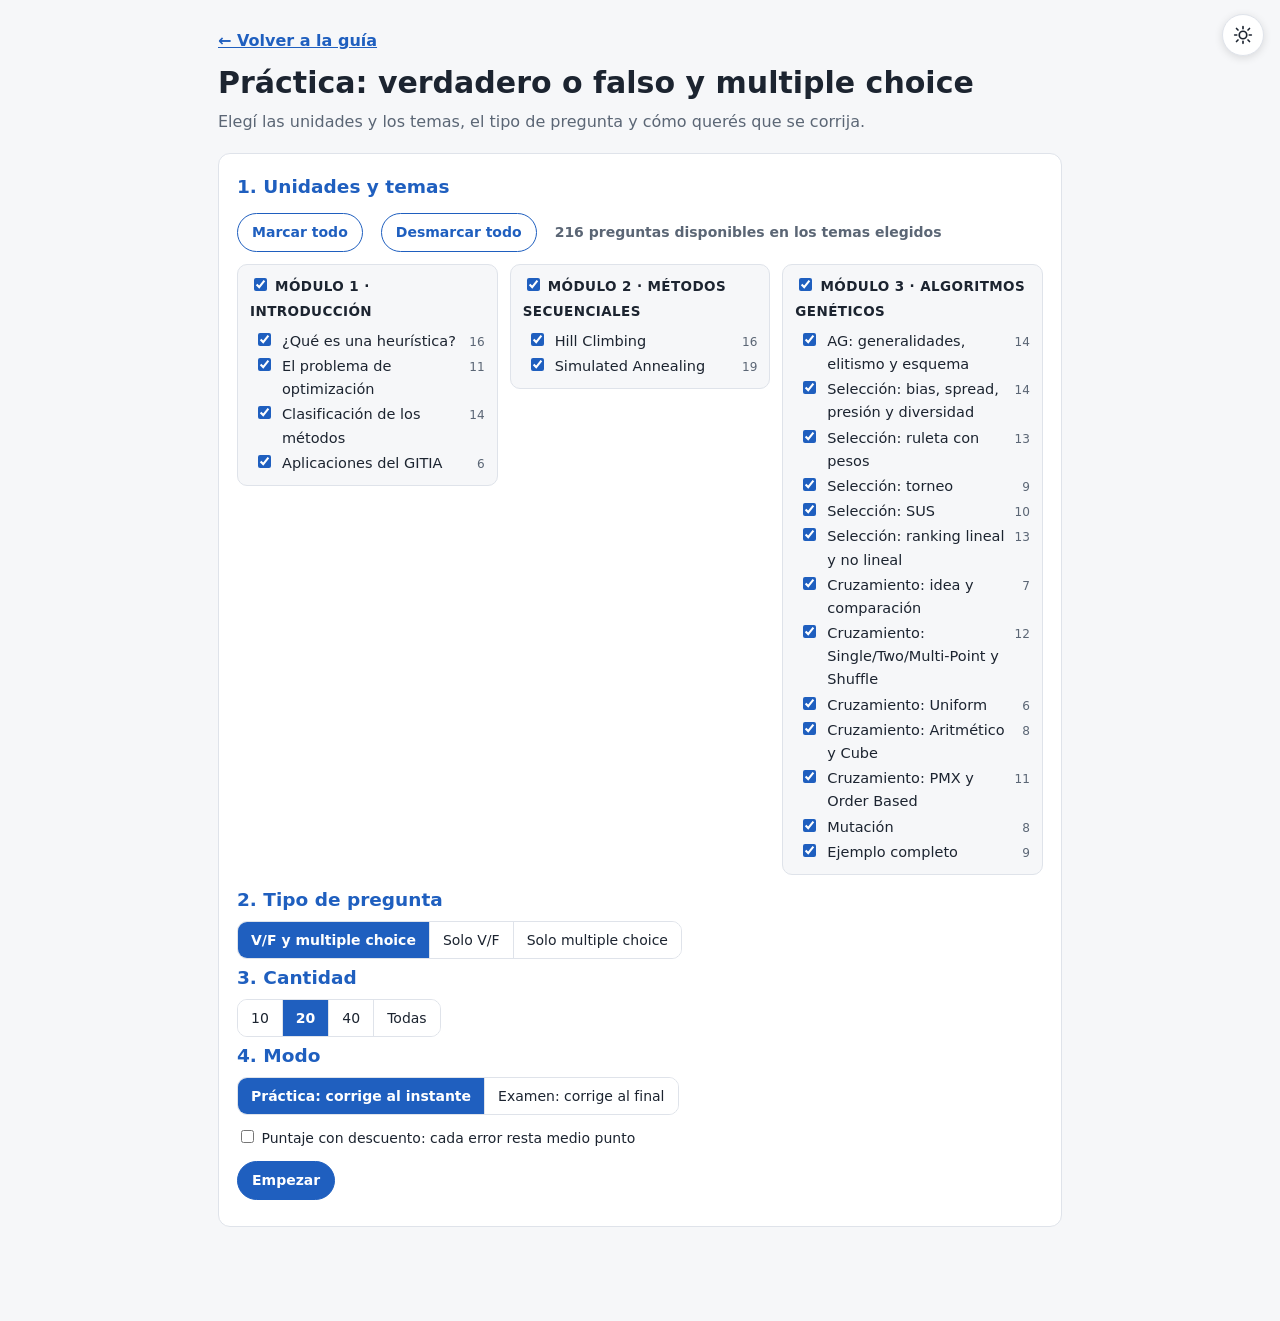
==== practica.html @ 0810613b "Guía completa de Heurística y Optimización con práctica V/F y multiple choice" ====
<!doctype html>
<html lang="es">
<head>
<meta charset="utf-8">
<meta name="viewport" content="width=device-width, initial-scale=1">
<title>Práctica · Heurística y Optimización</title>
<meta name="description" content="Preguntas de verdadero o falso y multiple choice por tema: heurísticas, Hill Climbing, Simulated Annealing y Algoritmos Genéticos.">
<link rel="icon" href="data:image/svg+xml,%3Csvg xmlns='http://www.w3.org/2000/svg' viewBox='0 0 64 64'%3E%3Crect width='64' height='64' rx='14' fill='%231f5fbf'/%3E%3Cpath d='M10 46 L24 28 L34 38 L46 16 L54 26' fill='none' stroke='white' stroke-width='6' stroke-linecap='round' stroke-linejoin='round'/%3E%3C/svg%3E">
<link rel="stylesheet" href="assets/estilo.css">
<script src="assets/comun.js"></script>
<style>
.wrap.solo{display:block;max-width:900px}
.topnav{display:flex;gap:10px;flex-wrap:wrap;align-items:center;margin:4px 0 10px;padding-right:60px}
.topnav a{font-weight:600}
.timer.low{color:var(--bad);font-weight:800}
</style>
</head>
<body>
<div class="wrap solo">
<main>
<button class="theme-btn" id="themeBtn" type="button" aria-label="Cambiar modo claro u oscuro" title="Cambiar modo claro / oscuro"><svg class="sun" viewBox="0 0 24 24" fill="none" stroke="currentColor" stroke-width="2" stroke-linecap="round"><circle cx="12" cy="12" r="4.5"/><path d="M12 2v2.5M12 19.5V22M4.2 4.2l1.8 1.8M18 18l1.8 1.8M2 12h2.5M19.5 12H22M4.2 19.8 6 18M18 6l1.8-1.8"/></svg><svg class="moon" viewBox="0 0 24 24" fill="none" stroke="currentColor" stroke-width="2" stroke-linecap="round" stroke-linejoin="round"><path d="M20 14.5A8 8 0 1 1 9.5 4a6.5 6.5 0 0 0 10.5 10.5z"/></svg></button>
<div class="topnav"><a href="index.html">← Volver a la guía</a></div>
<h1>Práctica: verdadero o falso y multiple choice</h1>
<p class="sub">Elegí las unidades y los temas, el tipo de pregunta y cómo querés que se corrija.</p>

<div id="cfg" class="qcfg">
<h3>1. Unidades y temas</h3>
<div class="cfgrow"><button class="btn" type="button" id="selTodo">Marcar todo</button><button class="btn" type="button" id="selNada">Desmarcar todo</button><span id="cntSel"></span></div>
<div class="temas" id="temas"></div>
<h3>2. Tipo de pregunta</h3>
<div class="seg" id="segTipo"><button type="button" data-v="ambas" class="on">V/F y multiple choice</button><button type="button" data-v="vf">Solo V/F</button><button type="button" data-v="mc">Solo multiple choice</button></div>
<h3>3. Cantidad</h3>
<div class="seg" id="segCant"><button type="button" data-v="10">10</button><button type="button" data-v="20" class="on">20</button><button type="button" data-v="40">40</button><button type="button" data-v="0">Todas</button></div>
<h3>4. Modo</h3>
<div class="seg" id="segModo"><button type="button" data-v="practica" class="on">Práctica: corrige al instante</button><button type="button" data-v="examen">Examen: corrige al final</button></div>
<div class="cfgrow hidden" id="rowTiempo"><span>Tiempo límite</span><div class="seg" id="segTiempo"><button type="button" data-v="0" class="on">Sin límite</button><button type="button" data-v="15">15 min</button><button type="button" data-v="30">30 min</button><button type="button" data-v="60">60 min</button></div></div>
<div class="cfgrow"><label style="font-size:14px"><input type="checkbox" id="negativo"> Puntaje con descuento: cada error resta medio punto</label></div>
<div class="cfgrow"><button class="btn p" type="button" id="empezar">Empezar</button><span id="aviso" class="sub"></span></div>
</div>

<div id="juego" class="hidden">
<div class="stats" id="stats"><span>Contestadas <b id="stC">0</b>/<b id="stT">0</b></span><span class="okc" id="wOk">Correctas <b id="stOk">0</b></span><span class="bdc" id="wBad">Incorrectas <b id="stBad">0</b></span><span>⏱ <b id="stTime" class="timer">0:00</b></span><button class="btn" type="button" id="terminar">Terminar y ver nota</button></div>
<div id="lista"></div>
<div class="cfgrow"><button class="btn p" type="button" id="terminar2">Terminar y ver nota</button><button class="btn" type="button" id="volverCfg">Cambiar temas</button></div>
</div>

<div id="resultado" class="hidden"></div>
</main>
</div>
<script src="assets/preguntas.js"></script>
<script>
(function(){
  var $ = function(id){ return document.getElementById(id); };
  var LS = window.LSH;
  var SECC = { s1:'1. ¿Qué es una heurística?', s2:'2. El problema de optimización', s3:'3. Clasificación', s4:'4. Aplicaciones del GITIA', s5:'5. Hill Climbing', s6:'6. Simulated Annealing',
    s7:'7. AG: generalidades', s8:'8. Selección', 's8-med':'8.2 Bias, spread, presión y diversidad', 's8-rul':'8.3 Ruleta', 's8-tor':'8.4 Torneo', 's8-sus':'8.5 SUS', 's8-rank':'8.6 Ranking',
    s9:'9. Cruzamiento', 's9-1p':'9.2 Single Point', 's9-shuf':'9.3 Shuffle', 's9-mp':'9.4 Two/Multi-Point', 's9-uni':'9.5 Uniform', 's9-ari':'9.6 Aritmético', 's9-cube':'9.7 Cube', 's9-pmx':'9.8 PMX', 's9-ox':'9.9 Order Based', s10:'10. Mutación', s11:'11. Ejemplo completo' };
  var TEMA = {}; MODULOS.forEach(function(m){ m.temas.forEach(function(t){ TEMA[t.id] = t.n; }); });
  var cuenta = {}; PREGUNTAS.forEach(function(p){ cuenta[p.t] = (cuenta[p.t] || 0) + 1; });
  var esc = function(s){ return String(s).replace(/[&<>"]/g, function(c){ return { '&':'&amp;', '<':'&lt;', '>':'&gt;', '"':'&quot;' }[c]; }); };
  var mezclar = function(a){ a = a.slice(); for (var i = a.length - 1; i > 0; i--) { var j = Math.floor(Math.random() * (i + 1)); var t = a[i]; a[i] = a[j]; a[j] = t; } return a; };

  /* ---------- configuración ---------- */
  var h = '';
  MODULOS.forEach(function(m){
    h += '<div class="tmod" data-m="' + m.id + '"><label><input type="checkbox" class="mchk"> ' + esc(m.n) + '</label><div class="tl">';
    m.temas.forEach(function(t){ h += '<label><input type="checkbox" class="tchk" value="' + t.id + '"> ' + esc(t.n) + ' <small>' + (cuenta[t.id] || 0) + '</small></label>'; });
    h += '</div></div>';
  });
  $('temas').innerHTML = h;
  var tchk = function(){ return Array.prototype.slice.call(document.querySelectorAll('.tchk')); };
  var sincroModulos = function(){
    document.querySelectorAll('.tmod').forEach(function(box){
      var cs = box.querySelectorAll('.tchk'), n = 0; cs.forEach(function(c){ if (c.checked) n++; });
      var mc = box.querySelector('.mchk'); mc.checked = n === cs.length; mc.indeterminate = n > 0 && n < cs.length;
    });
    var tot = 0; tchk().forEach(function(c){ if (c.checked) tot += cuenta[c.value] || 0; });
    $('cntSel').textContent = tot + ' preguntas disponibles en los temas elegidos';
  };
  document.querySelectorAll('.mchk').forEach(function(mc){ mc.addEventListener('change', function(){ mc.closest('.tmod').querySelectorAll('.tchk').forEach(function(c){ c.checked = mc.checked; }); sincroModulos(); }); });
  tchk().forEach(function(c){ c.addEventListener('change', sincroModulos); });
  $('selTodo').onclick = function(){ tchk().forEach(function(c){ c.checked = true; }); sincroModulos(); };
  $('selNada').onclick = function(){ tchk().forEach(function(c){ c.checked = false; }); sincroModulos(); };
  var segVal = {};
  ['segTipo', 'segCant', 'segModo', 'segTiempo'].forEach(function(id){
    var seg = $(id);
    segVal[id] = seg.querySelector('.on').getAttribute('data-v');
    seg.querySelectorAll('button').forEach(function(b){
      b.addEventListener('click', function(){ setSeg(id, b.getAttribute('data-v')); });
    });
  });
  function setSeg(id, v){
    var seg = $(id), ok = false;
    seg.querySelectorAll('button').forEach(function(b){ var on = b.getAttribute('data-v') === String(v); b.classList.toggle('on', on); if (on) ok = true; });
    if (ok) segVal[id] = String(v);
    if (id === 'segModo') $('rowTiempo').classList.toggle('hidden', segVal.segModo !== 'examen');
  }

  /* temas desde la URL o la última vez */
  var qs = new URLSearchParams(location.search), param = qs.get('t'), guardado = null;
  try { guardado = JSON.parse(LS.get('heur-practica') || 'null'); } catch(e){}
  var marcar = function(lista){ tchk().forEach(function(c){ c.checked = lista.indexOf(c.value) >= 0; }); };
  if (param) {
    var pedidos = param.split(','), ids = [];
    tchk().forEach(function(c){ pedidos.forEach(function(p){ if (p === 'todo' || c.value === p || c.value.indexOf(p + '-') === 0) ids.push(c.value); }); });
    marcar(ids);
  } else if (guardado && guardado.temas) {
    marcar(guardado.temas);
    ['segTipo', 'segCant', 'segModo', 'segTiempo'].forEach(function(id){ if (guardado[id] !== undefined) setSeg(id, guardado[id]); });
    $('negativo').checked = !!guardado.neg;
  } else marcar(Object.keys(TEMA));
  if (qs.get('modo') === 'examen') setSeg('segModo', 'examen');
  sincroModulos();

  /* ---------- juego ---------- */
  var actual = [], respuestas = [], modo = 'practica', t0 = 0, limite = 0, reloj = null, terminado = false, neg = false;
  var fmtT = function(s){ s = Math.max(0, Math.round(s)); return Math.floor(s / 60) + ':' + ('0' + (s % 60)).slice(-2); };

  function empezar(lista){
    terminado = false;
    actual = lista; respuestas = actual.map(function(){ return null; });
    modo = segVal.segModo; limite = modo === 'examen' ? parseInt(segVal.segTiempo, 10) * 60 : 0; neg = $('negativo').checked;
    $('cfg').classList.add('hidden'); $('resultado').classList.add('hidden'); $('juego').classList.remove('hidden');
    $('wOk').classList.toggle('hidden', modo === 'examen'); $('wBad').classList.toggle('hidden', modo === 'examen');
    var html = '';
    actual.forEach(function(p, i){
      html += '<div class="q" id="q' + i + '"><div class="qh"><span class="tag">' + (p.y === 'vf' ? 'V / F' : 'Multiple choice') + '</span><span class="tag verde">' + esc(TEMA[p.t] || p.t) + '</span><span>Pregunta ' + (i + 1) + ' de ' + actual.length + '</span></div>';
      html += '<div class="qt">' + esc(p.q) + '</div><div class="opts' + (p.y === 'vf' ? ' vf' : '') + '">';
      p._o.forEach(function(o, k){ html += '<button type="button" class="opt" data-i="' + i + '" data-k="' + k + '">' + (p.y === 'mc' ? String.fromCharCode(97 + k) + ') ' : '') + esc(o.txt) + '</button>'; });
      html += '</div><div class="exp"></div></div>';
    });
    $('lista').innerHTML = html;
    document.querySelectorAll('#lista .opt').forEach(function(b){ b.addEventListener('click', function(){ responder(+b.getAttribute('data-i'), +b.getAttribute('data-k')); }); });
    t0 = Date.now(); clearInterval(reloj); reloj = setInterval(tic, 500); tic(); stats();
    window.scrollTo({ top: 0 });
  }
  function tic(){
    var s = (Date.now() - t0) / 1000;
    if (limite) { var r = limite - s; $('stTime').textContent = fmtT(r) + ' restantes'; $('stTime').classList.toggle('low', r < 60); if (r <= 0) terminar(true); }
    else $('stTime').textContent = fmtT(s);
  }
  function correcta(p){ for (var k = 0; k < p._o.length; k++) if (p._o[k].ok) return k; return -1; }
  function mostrar(i){
    var p = actual[i], box = $('q' + i), r = respuestas[i], c = correcta(p);
    box.classList.add('done'); box.classList.toggle('right', r === c); box.classList.toggle('wrong', r !== c);
    box.querySelectorAll('.opt').forEach(function(b){ var k = +b.getAttribute('data-k'); b.disabled = true; b.classList.remove('sel'); if (k === c) b.classList.add('ok'); else if (k === r) b.classList.add('bad'); });
    var veredicto = r === null ? '<b>Sin responder.</b>' : (r === c ? '<b>✓ Correcto.</b>' : '<b>✗ Incorrecto.</b>');
    var resp = p.y === 'vf' ? ' Es <b>' + (p.a ? 'verdadero' : 'falso') + '</b>.' : '';
    box.querySelector('.exp').innerHTML = veredicto + resp + ' ' + (p.e === 'Correcto.' ? '' : esc(p.e)) + (p.s ? ' <a href="index.html#' + p.s + '">Repasar: ' + esc(SECC[p.s] || p.s) + ' →</a>' : '');
  }
  function responder(i, k){
    if (terminado) return;
    if (modo === 'practica') { if (respuestas[i] !== null) return; respuestas[i] = k; mostrar(i); }
    else { respuestas[i] = k; $('q' + i).querySelectorAll('.opt').forEach(function(b){ b.classList.toggle('sel', +b.getAttribute('data-k') === k); }); }
    stats();
  }
  function stats(){
    var c = 0, ok = 0, bad = 0;
    respuestas.forEach(function(r, i){ if (r === null) return; c++; if (r === correcta(actual[i])) ok++; else bad++; });
    $('stC').textContent = c; $('stT').textContent = actual.length; $('stOk').textContent = ok; $('stBad').textContent = bad;
  }
  function terminar(porTiempo){
    if (terminado) return;
    var faltan = respuestas.filter(function(r){ return r === null; }).length;
    if (!porTiempo && faltan && !confirm('Te quedan ' + faltan + ' sin responder. ¿Terminar igual?')) return;
    terminado = true; clearInterval(reloj);
    actual.forEach(function(_, i){ mostrar(i); });
    var ok = 0, bad = 0, porTema = {}, repasar = {};
    actual.forEach(function(p, i){
      var r = respuestas[i], bien = r === correcta(p);
      porTema[p.t] = porTema[p.t] || [0, 0]; porTema[p.t][1]++;
      if (bien) { ok++; porTema[p.t][0]++; } else { if (r !== null) bad++; if (p.s) repasar[p.s] = (repasar[p.s] || 0) + 1; }
    });
    var n = actual.length, puntos = neg ? Math.max(0, ok - bad / 2) : ok, nota = n ? Math.round(1000 * puntos / n) / 10 : 0;
    var h = '<div class="res"><div class="nota">' + String(nota).replace('.', ',') + ' %</div>';
    h += '<p>' + ok + ' correctas, ' + bad + ' incorrectas y ' + (n - ok - bad) + ' sin responder, de ' + n + '.' + (neg ? ' Con descuento: ' + String(puntos).replace('.', ',') + ' puntos.' : '') + ' Tiempo: ' + fmtT((Date.now() - t0) / 1000) + (porTiempo ? ' (se terminó el tiempo)' : '') + '.</p>';
    h += '<h3>Por tema</h3><table><tr><th>Tema</th><th>Correctas</th></tr>';
    Object.keys(porTema).forEach(function(t){ var v = porTema[t]; h += '<tr><td>' + esc(TEMA[t] || t) + '</td><td>' + v[0] + ' / ' + v[1] + '</td></tr>'; });
    h += '</table>';
    var rs = Object.keys(repasar);
    if (rs.length) { h += '<h3>Para repasar</h3><ul>' + rs.map(function(s){ return '<li><a href="index.html#' + s + '">' + esc(SECC[s] || s) + '</a> (' + repasar[s] + ')</li>'; }).join('') + '</ul>'; }
    else h += '<p class="box ok"><b>¡Todo bien!</b> No hay nada para repasar en estos temas.</p>';
    h += '<div class="cfgrow">' + (ok < n ? '<button class="btn p" type="button" id="reIncorrectas">Reintentar solo las incorrectas</button>' : '') + '<button class="btn" type="button" id="otraVez">Otra tanda con los mismos temas</button><button class="btn" type="button" id="cambiar">Cambiar temas</button></div>';
    h += '<p class="sub">Abajo quedan todas las preguntas corregidas, con su explicación.</p></div>';
    $('resultado').innerHTML = h; $('resultado').classList.remove('hidden');
    $('juego').insertBefore($('resultado'), $('lista'));
    var ri = $('reIncorrectas');
    if (ri) ri.onclick = function(){ empezar(mezclar(actual.filter(function(p, i){ return respuestas[i] !== correcta(p); })).map(prep)); };
    $('otraVez').onclick = function(){ iniciar(); };
    $('cambiar').onclick = volver;
    $('resultado').scrollIntoView({ block: 'start' });
  }
  function prep(p){
    var q = Object.assign({}, p);
    if (p.y === 'vf') q._o = [{ txt: 'Verdadero', ok: p.a === true }, { txt: 'Falso', ok: p.a === false }];
    else q._o = mezclar(p.o.map(function(t, k){ return { txt: t, ok: k === p.a }; }));
    return q;
  }
  function iniciar(){
    var temas = tchk().filter(function(c){ return c.checked; }).map(function(c){ return c.value; });
    var tipo = segVal.segTipo, cant = parseInt(segVal.segCant, 10);
    var pool = PREGUNTAS.filter(function(p){ return temas.indexOf(p.t) >= 0 && (tipo === 'ambas' || p.y === tipo); });
    if (!pool.length) { $('aviso').textContent = 'No hay preguntas con esa combinación. Elegí más temas u otro tipo.'; return; }
    $('aviso').textContent = '';
    LS.set('heur-practica', JSON.stringify({ temas: temas, segTipo: tipo, segCant: segVal.segCant, segModo: segVal.segModo, segTiempo: segVal.segTiempo, neg: $('negativo').checked }));
    var sel = mezclar(pool); if (cant) sel = sel.slice(0, cant);
    empezar(sel.map(prep));
  }
  function volver(){
    clearInterval(reloj); terminado = true;
    $('juego').classList.add('hidden'); $('resultado').classList.add('hidden'); $('cfg').classList.remove('hidden');
    window.scrollTo({ top: 0 });
  }
  $('empezar').onclick = iniciar;
  $('terminar').onclick = function(){ terminar(false); };
  $('terminar2').onclick = function(){ terminar(false); };
  $('volverCfg').onclick = function(){ if (terminado || confirm('¿Salir de esta tanda? Se pierden las respuestas.')) volver(); };
})();
</script>
</body>
</html>
---- assets/estilo.css ----
:root{--bg:#f6f7f9;--card:#fff;--ink:#1c2430;--mut:#5b6675;--line:#dfe3ea;--acc:#1f5fbf;--acc2:#0e8a6a;--warn:#b45309;--warnbg:#fff6e5;--okbg:#e9f7f1;--infobg:#eaf1fc;--code:#f0f2f6;--on-acc:#fff;--bad:#dc2626;--badbg:#fdecec;--p1:#dbe7fb;--p1b:#1f5fbf;--p2:#dcf3ea;--p2b:#0e8a6a;--p3:#fdeccc;--p3b:#b45309}
@media (prefers-color-scheme:dark){:root:not([data-theme="light"]){--bg:#12161c;--card:#1a2029;--ink:#e6eaf0;--mut:#9aa6b6;--line:#2c3542;--acc:#6ea8ff;--acc2:#4fd1a5;--warn:#f0b35a;--warnbg:#33290f;--okbg:#12302a;--infobg:#16263f;--code:#232b37;--on-acc:#0b1220;--bad:#f87171;--badbg:#3a1717;--p1:#1b3157;--p1b:#6ea8ff;--p2:#123a30;--p2b:#4fd1a5;--p3:#3d2f10;--p3b:#f0b35a}}
:root[data-theme="dark"]{--bg:#12161c;--card:#1a2029;--ink:#e6eaf0;--mut:#9aa6b6;--line:#2c3542;--acc:#6ea8ff;--acc2:#4fd1a5;--warn:#f0b35a;--warnbg:#33290f;--okbg:#12302a;--infobg:#16263f;--code:#232b37;--on-acc:#0b1220;--bad:#f87171;--badbg:#3a1717;--p1:#1b3157;--p1b:#6ea8ff;--p2:#123a30;--p2b:#4fd1a5;--p3:#3d2f10;--p3b:#f0b35a}
*{box-sizing:border-box}
html{scroll-behavior:smooth}
body{margin:0;background:var(--bg);color:var(--ink);font:16px/1.6 system-ui,-apple-system,"Segoe UI",Roboto,sans-serif}
.wrap{display:grid;grid-template-columns:270px minmax(0,1fr);max-width:1220px;margin:0 auto}

/* ---------- índice lateral ---------- */
nav{position:sticky;top:0;height:100vh;overflow:auto;padding:20px 14px;border-right:1px solid var(--line);font-size:14px;scrollbar-width:none}
nav::-webkit-scrollbar{display:none}
nav b{display:block;margin-bottom:8px;font-size:15px}
nav a{display:flex;gap:8px;align-items:flex-start;padding:4px 8px;border-radius:6px;color:var(--mut);text-decoration:none;border-left:3px solid transparent;transition:background .15s,color .15s,border-color .15s}
nav a:hover{background:var(--card);color:var(--acc)}
nav a.activo{background:var(--card);color:var(--acc);font-weight:600;border-left-color:var(--acc)}
nav a.star{color:var(--acc);font-weight:700}
nav a.sub2{padding-left:30px;font-size:13px}
nav a .ck{flex:none;width:16px;height:16px;margin-top:3px;border-radius:50%;border:1.8px solid var(--line);display:grid;place-items:center;font-size:10px;line-height:1;color:transparent;cursor:pointer;transition:background .15s,border-color .15s}
nav a .ck:hover{border-color:var(--acc2)}
nav a.hecho .ck{background:var(--acc2);border-color:var(--acc2);color:var(--on-acc)}
.prog{display:flex;flex-direction:column;gap:5px;margin:2px 0 6px}
.pbar{height:8px;border-radius:99px;background:var(--line);overflow:hidden}
.pbar i{display:block;height:100%;width:0;background:var(--acc2);border-radius:99px;transition:width .35s ease}
#pTxt{font-size:12px;color:var(--mut)}
.mod{margin:12px 0 2px}
.modh{display:flex;flex-direction:column;gap:1px;padding:6px 8px 4px;border-top:1px solid var(--line)}
.modh .mn{font-size:12px;font-weight:800;text-transform:uppercase;letter-spacing:.04em;color:var(--ink)}
.modh .mi{font-size:11.5px;color:var(--mut)}
.modh.ok .mn{color:var(--acc2)}
.navbtns{margin:16px 0 4px;padding-top:14px;border-top:1px solid var(--line);display:flex;flex-direction:column;gap:7px}
.navbtns span{font-size:12px;font-weight:700;text-transform:uppercase;letter-spacing:.05em;color:var(--mut);padding-left:2px}
nav .navbtns a.nb{border:1.5px solid var(--acc);border-radius:9px;color:var(--acc);font-weight:600;padding:7px 10px;font-size:13.5px}
nav .navbtns a.nb:hover{background:var(--infobg)}
nav .navbtns a.nb.p{background:var(--acc);color:var(--on-acc)}
.resetprog{margin:14px 0 4px;font:inherit;font-size:12px;color:var(--mut);background:none;border:0;cursor:pointer;text-decoration:underline;padding:0 2px}
body.ready .wrap{transition:grid-template-columns .32s ease}
body.ready nav{transition:opacity .25s ease,transform .32s ease}
body.nav-oculta .wrap{grid-template-columns:0 minmax(0,1fr)}
body.nav-oculta nav{opacity:0;transform:translateX(-40px);visibility:hidden;pointer-events:none}
.navshade{display:none}

/* ---------- botones flotantes ---------- */
.theme-btn{position:fixed;top:14px;right:16px;z-index:50;width:42px;height:42px;border-radius:50%;border:1px solid var(--line);background:var(--card);color:var(--ink);display:grid;place-items:center;cursor:pointer;box-shadow:0 2px 8px rgba(0,0,0,.12);transition:transform .15s}
.theme-btn:hover{transform:scale(1.08);color:var(--acc)}
.theme-btn svg{width:20px;height:20px}
.theme-btn.nav-btn{right:66px}
.theme-btn .moon{display:none}
:root[data-theme="dark"] .theme-btn .sun{display:none}
:root[data-theme="dark"] .theme-btn .moon{display:block}

/* ---------- contenido ---------- */
main{padding:24px 28px 80px;min-width:0}
main .sbar{padding-right:112px}
h1{font-size:30px;margin:0 0 4px;line-height:1.25}
h2{font-size:23px;margin:44px 0 10px;padding-top:12px;border-top:3px solid var(--acc)}
h3{font-size:18.5px;margin:28px 0 6px;color:var(--acc)}
h4{margin:16px 0 4px}
h5{margin:14px 0 4px;font-size:15px;color:var(--acc2)}
p{margin:8px 0}
.sub{color:var(--mut);margin-bottom:18px}
main a,main a:visited{color:var(--acc)}
table{border-collapse:collapse;width:100%;margin:10px 0;background:var(--card);font-size:14.5px}
th,td{border:1px solid var(--line);padding:6px 9px;text-align:left;vertical-align:top}
th{background:var(--infobg)}
td.c,th.c{text-align:center}
code,.mono{font-family:ui-monospace,Consolas,monospace;background:var(--code);padding:1px 5px;border-radius:4px;font-size:.92em}
pre{background:var(--code);padding:12px;border-radius:8px;overflow:auto;font-size:13.5px;line-height:1.45}
.f{display:block;text-align:center;font:17px/1.5 "Cambria Math","Latin Modern Math",Georgia,serif;background:var(--card);border:1px solid var(--line);border-radius:10px;padding:10px 14px;margin:10px 0;overflow-x:auto}
.f small{display:block;font:13px system-ui,sans-serif;color:var(--mut);margin-top:4px}
.box{border-left:4px solid var(--acc);background:var(--infobg);padding:10px 14px;border-radius:0 8px 8px 0;margin:12px 0}
.box.ok{border-color:var(--acc2);background:var(--okbg)}
.box.warn{border-color:var(--warn);background:var(--warnbg)}
.box b:first-child{display:block}
.grid{display:grid;grid-template-columns:repeat(auto-fit,minmax(230px,1fr));gap:12px;margin:12px 0}
.card{background:var(--card);border:1px solid var(--line);border-radius:10px;padding:12px 14px}
.card h4{margin-top:0;color:var(--acc)}
ul,ol{margin:6px 0;padding-left:22px}
li{margin:3px 0}
details{background:var(--card);border:1px solid var(--line);border-radius:8px;margin:8px 0;padding:8px 12px}
summary{cursor:pointer;font-weight:600}
.tag{display:inline-block;font-size:12px;padding:1px 8px;border-radius:99px;background:var(--infobg);color:var(--acc);font-weight:600;vertical-align:middle}
.tag.verde{background:var(--okbg);color:var(--acc2)}.tag.ambar{background:var(--warnbg);color:var(--warn)}
.gancho{border:1px solid var(--line);border-left:4px solid var(--acc);background:var(--infobg);border-radius:0 10px 10px 0;padding:10px 14px;margin:20px 0}
.gancho h4{margin:0 0 6px}
.gancho details{margin:6px 0}
.gancho summary{font-weight:500}
.cta{display:grid;grid-template-columns:repeat(auto-fit,minmax(220px,1fr));gap:12px;margin:16px 0 8px}
.cta a{display:flex;gap:12px;align-items:center;padding:14px 16px;border-radius:12px;text-decoration:none;font-weight:700;border:1.5px solid var(--acc);transition:transform .15s,filter .15s}
.cta a:hover{transform:translateY(-2px);filter:brightness(1.06)}
.cta a.p,.cta a.p:visited{background:var(--acc);color:var(--on-acc)}
.cta a.s,.cta a.s:visited{background:var(--card);color:var(--acc)}
.cta small{display:block;font-weight:500;font-size:13px;opacity:.85}
.cta .ico{font-size:24px}
.mk{display:flex;justify-content:flex-end;gap:10px;flex-wrap:wrap;margin:22px 0 4px}
.mk a,.mk button{font:inherit;font-size:14px;font-weight:600;display:inline-flex;gap:8px;align-items:center;padding:8px 14px;border-radius:99px;border:1.5px solid var(--acc2);background:var(--card);color:var(--acc2);cursor:pointer;text-decoration:none;transition:background .15s,color .15s}
.mk a{border-color:var(--acc);color:var(--acc)!important}
.mk a:hover{background:var(--infobg)}
.mk button:hover{background:var(--okbg)}
.mk button.on{background:var(--acc2);color:var(--on-acc)}
.vlog{list-style:none;padding:0;margin:10px 0 2px}
.vlog>li{display:grid;grid-template-columns:136px 1fr;gap:4px 12px;padding:10px 0;border-top:1px solid var(--line)}
.vlog>li:first-child{border-top:0}
.vtag{display:inline-block;font-weight:700;font-size:13px;padding:2px 10px;border-radius:99px;color:#fff;background:#0369a1;white-space:nowrap}
[id]{scroll-margin-top:72px}

/* ---------- genes (cromosomas dibujados) ---------- */
.crom{display:flex;align-items:center;gap:10px;margin:4px 0;flex-wrap:wrap}
.crom .lb{width:92px;flex:none;font-size:13.5px;font-weight:700;color:var(--mut);text-align:right}
.genes{display:flex;gap:3px;flex-wrap:nowrap}
.g{min-width:40px;height:32px;padding:0 4px;display:grid;place-items:center;border-radius:6px;border:1.5px solid var(--line);background:var(--card);font:13.5px ui-monospace,Consolas,monospace;font-weight:600;color:var(--ink);transition:background .2s,border-color .2s}
.g.a{background:var(--p1);border-color:var(--p1b)}
.g.b{background:var(--p2);border-color:var(--p2b)}
.g.c{background:var(--p3);border-color:var(--p3b)}
.g.e{border-style:dashed;color:var(--mut)}
.g.m{min-width:40px;height:24px;font-size:12px;background:var(--code)}
.g.cut{margin-right:12px;position:relative}
.g.cut::after{content:"";position:absolute;right:-9px;top:-6px;bottom:-6px;border-right:2.5px dashed var(--bad)}
.cromwrap{background:var(--card);border:1px solid var(--line);border-radius:12px;padding:12px 14px;margin:14px 0;overflow-x:auto}
.cromwrap figcaption{font-size:13.5px;color:var(--mut);margin-top:8px;line-height:1.5}
.leyenda{display:flex;gap:14px;flex-wrap:wrap;font-size:13px;color:var(--mut);margin-top:6px}
.leyenda span::before{content:"";display:inline-block;width:12px;height:12px;border-radius:3px;margin-right:5px;vertical-align:-1px;border:1.5px solid}
.leyenda .la::before{background:var(--p1);border-color:var(--p1b)}
.leyenda .lb2::before{background:var(--p2);border-color:var(--p2b)}
.leyenda .lc::before{background:var(--p3);border-color:var(--p3b)}

/* ---------- diagramas svg ---------- */
.diag{margin:16px 0;background:var(--card);border:1px solid var(--line);border-radius:12px;padding:12px 14px 10px}
.diag svg{width:100%;height:auto;display:block;overflow:visible}
.diag figcaption{font-size:13.5px;color:var(--mut);margin-top:6px;line-height:1.5}
.diag text{fill:var(--ink);font:13px system-ui,-apple-system,"Segoe UI",Roboto,sans-serif}
.diag .tb{font-weight:700}.diag .ts{font-size:11.5px;fill:var(--mut)}.diag .ta{fill:var(--acc);font-weight:700}.diag .tg{fill:var(--acc2);font-weight:700}.diag .tw{fill:var(--warn);font-weight:700}
.diag .n0{fill:var(--code);stroke:var(--line);stroke-width:1.3}
.diag .n1{fill:var(--infobg);stroke:var(--acc);stroke-width:1.5}
.diag .n2{fill:var(--okbg);stroke:var(--acc2);stroke-width:1.5}
.diag .n3{fill:var(--warnbg);stroke:var(--warn);stroke-width:1.5}
.diag .ln{fill:none;stroke:var(--mut);stroke-width:1.5}
.diag .la{fill:none;stroke:var(--acc);stroke-width:2.5}
.diag .lg{fill:none;stroke:var(--acc2);stroke-width:2.5}
.diag .lw{fill:none;stroke:var(--warn);stroke-width:2.5}
.diag .grid-l{stroke:var(--line);stroke-width:1}
.diag .dash{stroke-dasharray:5 4}
.diag .arr{fill:var(--mut)}

/* ---------- laboratorios interactivos ---------- */
.lab{border:1.5px dashed var(--acc2);background:var(--card);border-radius:12px;padding:12px 16px;margin:18px 0}
.lab h4{margin:0 0 8px;color:var(--acc2)}
.lab .row{display:flex;gap:10px;flex-wrap:wrap;align-items:center;margin:8px 0}
.lab label{font-size:14px;color:var(--mut)}
.lab input[type=text],.lab input[type=number],.lab select{font:inherit;font-size:14px;padding:6px 10px;border-radius:8px;border:1.5px solid var(--line);background:var(--bg);color:var(--ink);min-width:0}
.lab input[type=text]{flex:1;min-width:200px}
.lab input:focus,.lab select:focus{outline:none;border-color:var(--acc)}
.lab input[type=range]{flex:1;min-width:160px;accent-color:var(--acc)}
.btn{font:inherit;font-size:14px;font-weight:600;padding:7px 14px;border-radius:99px;border:1.5px solid var(--acc);background:var(--card);color:var(--acc);cursor:pointer}
.btn:hover{background:var(--infobg)}
.btn.p{background:var(--acc);color:var(--on-acc)}
.btn.p:hover{filter:brightness(1.08)}
.btn:disabled{opacity:.45;cursor:not-allowed}
.ruleta{display:flex;height:40px;border-radius:8px;overflow:hidden;border:1px solid var(--line);margin:10px 0 0;position:relative}
.ruleta div{display:grid;place-items:center;font-size:12.5px;font-weight:700;color:#fff;border-right:1px solid rgba(255,255,255,.6);overflow:hidden;white-space:nowrap}
.ruleta .pt{position:absolute;top:-6px;bottom:-6px;width:0;border-left:2.5px solid var(--ink)}
.ruleta .pt::after{content:attr(data-n);position:absolute;top:-16px;left:-5px;font-size:11px;font-weight:700;color:var(--ink)}
.rulaxis{position:relative;height:18px;font-size:11px;color:var(--mut)}
.rulaxis span{position:absolute;transform:translateX(-50%)}
.out{font-size:14px}
.big{font-size:22px;font-weight:800;color:var(--acc)}

/* ---------- buscador ---------- */
.sbar{position:sticky;top:0;z-index:30;background:var(--bg);padding:10px 60px 10px 0;margin:0 0 6px;display:flex;gap:8px;align-items:center;border-bottom:1px solid var(--line)}
.sbox{flex:1;display:flex;align-items:center;gap:8px;background:var(--card);border:1.5px solid var(--line);border-radius:10px;padding:0 10px;min-width:0}
.sbox:focus-within{border-color:var(--acc)}
.sbox svg{width:18px;height:18px;color:var(--mut);flex:none}
.sbox input{flex:1;min-width:0;border:0;background:transparent;color:var(--ink);font:inherit;padding:9px 0;outline:none}
.sbox kbd{font:12px ui-monospace,monospace;color:var(--mut);border:1px solid var(--line);border-radius:4px;padding:0 5px}
.sbar.has .sbox kbd{display:none}
.scount{font-size:13px;color:var(--mut);white-space:nowrap}
.sbtn{font:inherit;width:34px;height:34px;border-radius:8px;border:1px solid var(--line);background:var(--card);color:var(--ink);cursor:pointer;display:none;place-items:center;flex:none}
.sbar.has .sbtn{display:grid}
.sbtn:hover{border-color:var(--acc);color:var(--acc)}
mark.sr{background:#fde68a;color:inherit;border-radius:2px;padding:0 1px}
mark.sr.cur{background:#f59e0b;color:#111;outline:2px solid #f59e0b}
:root[data-theme="dark"] mark.sr{background:#6b5300;color:#fff}

/* ---------- práctica ---------- */
.qcfg{background:var(--card);border:1px solid var(--line);border-radius:12px;padding:14px 18px;margin:14px 0}
.qcfg h3{margin-top:4px}
.temas{display:grid;grid-template-columns:repeat(auto-fit,minmax(260px,1fr));gap:12px;margin:10px 0;align-items:start}
.tmod{border:1px solid var(--line);border-radius:10px;padding:8px 12px;background:var(--bg)}
.tmod>label{font-weight:800;font-size:13.5px;text-transform:uppercase;letter-spacing:.03em}
.tmod .tl{display:flex;flex-direction:column;gap:2px;margin:6px 0 2px 4px}
.tmod .tl label{font-size:14.5px;display:flex;gap:8px;align-items:baseline;cursor:pointer}
.tmod .tl label small{color:var(--mut);margin-left:auto}
.tmod input{accent-color:var(--acc)}
.seg{display:inline-flex;border:1.5px solid var(--line);border-radius:10px;overflow:hidden;flex-wrap:wrap}
.seg button{font:inherit;font-size:14px;padding:7px 13px;border:0;background:var(--card);color:var(--ink);cursor:pointer;border-right:1px solid var(--line)}
.seg button:last-child{border-right:0}
.seg button.on{background:var(--acc);color:var(--on-acc);font-weight:700}
.cfgrow{display:flex;gap:10px 18px;flex-wrap:wrap;align-items:center;margin:12px 0}
.cfgrow>span{font-size:14px;color:var(--mut);font-weight:600}
.stats{position:sticky;top:0;z-index:20;display:flex;gap:8px 18px;flex-wrap:wrap;align-items:center;background:var(--bg);border-bottom:1px solid var(--line);padding:10px 112px 10px 0;margin-bottom:8px;font-size:14px}
.stats b{font-size:16px}
.stats .okc{color:var(--acc2)}.stats .bdc{color:var(--bad)}
.q{background:var(--card);border:1px solid var(--line);border-radius:12px;padding:14px 16px;margin:14px 0}
.q .qh{display:flex;gap:8px;align-items:center;flex-wrap:wrap;font-size:12.5px;color:var(--mut);margin-bottom:6px}
.q .qt{font-weight:600;margin:4px 0 10px}
.q .opts{display:flex;flex-direction:column;gap:7px}
.q .opts.vf{flex-direction:row;flex-wrap:wrap}
.q .opt{font:inherit;text-align:left;padding:9px 13px;border-radius:9px;border:1.5px solid var(--line);background:var(--bg);color:var(--ink);cursor:pointer;transition:border-color .15s,background .15s}
.q .opts.vf .opt{min-width:130px;text-align:center;font-weight:600}
.q .opt:hover:not(:disabled){border-color:var(--acc)}
.q .opt.sel{border-color:var(--acc);background:var(--infobg)}
.q .opt.ok{border-color:var(--acc2);background:var(--okbg)}
.q .opt.bad{border-color:var(--bad);background:var(--badbg)}
.q .opt:disabled{cursor:default}
.q .exp{display:none;margin-top:10px;padding:9px 12px;border-radius:8px;font-size:14.5px;background:var(--infobg);border-left:4px solid var(--acc)}
.q.done .exp{display:block}
.q.done.right .exp{background:var(--okbg);border-color:var(--acc2)}
.q.done.wrong .exp{background:var(--badbg);border-color:var(--bad)}
.q .exp b:first-child{margin-right:4px}
.res{background:var(--card);border:2px solid var(--acc);border-radius:14px;padding:16px 20px;margin:18px 0}
.res .nota{font-size:38px;font-weight:800;color:var(--acc);line-height:1.1}
.res table td:last-child{text-align:right}
.hidden{display:none!important}

@media (max-width:820px){
 .wrap{display:block}
 nav{position:fixed;top:0;left:0;bottom:0;width:min(300px,86vw);z-index:70;background:var(--bg);transform:translateX(-105%);visibility:hidden}
 body.ready nav{transition:transform .3s ease,visibility 0s .3s}
 body.nav-abierta nav{transform:none;visibility:visible;transition:transform .3s ease}
 body.nav-oculta nav{opacity:1}
 .navshade{display:block;position:fixed;inset:0;z-index:65;background:rgba(0,0,0,.4);opacity:0;pointer-events:none;transition:opacity .3s}
 body.nav-abierta .navshade{opacity:1;pointer-events:auto}
 .theme-btn{top:10px;right:10px}.theme-btn.nav-btn{right:58px}
 main{padding:18px 16px 60px}
 main .sbar{padding-right:100px}
 .stats{padding-right:100px}
 table{display:block;overflow-x:auto}
 .vlog>li{grid-template-columns:1fr}
 .crom .lb{width:auto;text-align:left;flex-basis:100%}
}
@media (max-width:600px){.sbox kbd{display:none}.genes{gap:2px}.g,.g.m{min-width:29px;padding:0 2px;font-size:11.5px}.g{height:28px}.g.m{height:20px}.g.cut{margin-right:8px}.g.cut::after{right:-6px}.cromwrap{padding:10px}}
@media print{nav,.theme-btn,.sbar{display:none}.wrap{display:block}details{break-inside:avoid}}
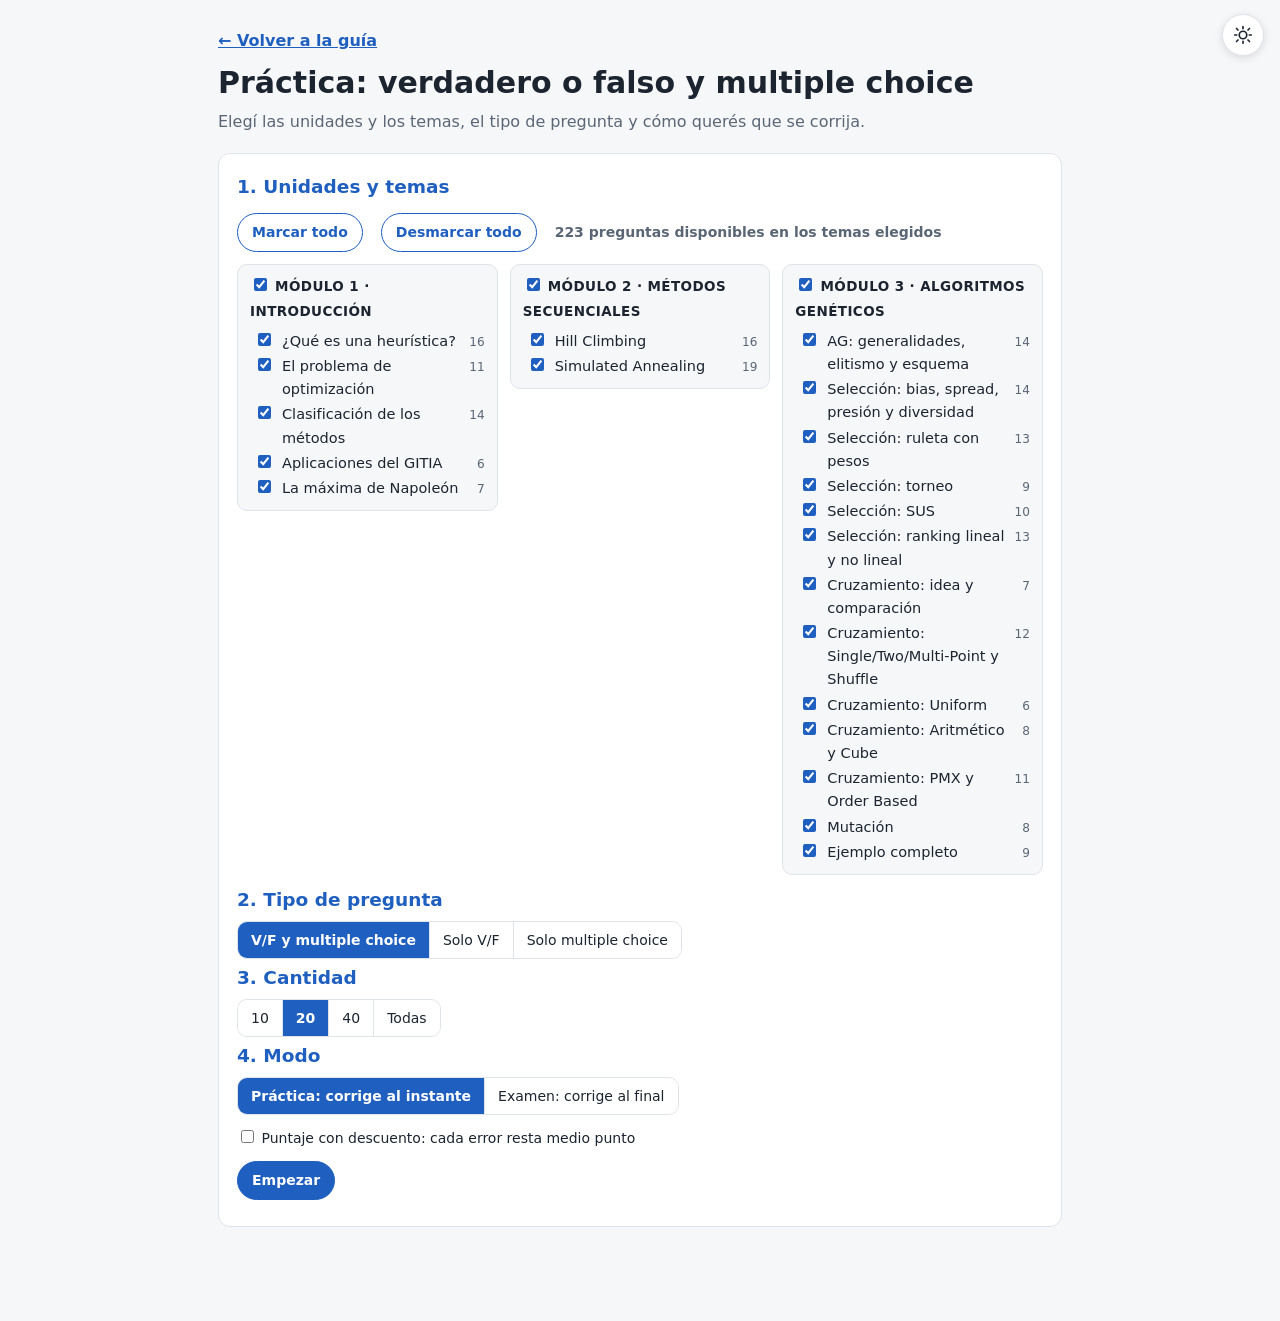
==== commit 9102ba07: "Agrega el tema "La máxima de Napoleón" con preguntas de práctica Co-Authored-By: Claude Opus 5.5 <no" ====
--- a/practica.html
+++ b/practica.html
@@ -52,7 +52,7 @@
 (function(){
   var $ = function(id){ return document.getElementById(id); };
   var LS = window.LSH;
-  var SECC = { s1:'1. ¿Qué es una heurística?', s2:'2. El problema de optimización', s3:'3. Clasificación', s4:'4. Aplicaciones del GITIA', s5:'5. Hill Climbing', s6:'6. Simulated Annealing',
+  var SECC = { s1:'1. ¿Qué es una heurística?', s2:'2. El problema de optimización', s3:'3. Clasificación', s4:'4. Aplicaciones del GITIA', snap:'★ La máxima de Napoleón', s5:'5. Hill Climbing', s6:'6. Simulated Annealing',
     s7:'7. AG: generalidades', s8:'8. Selección', 's8-med':'8.2 Bias, spread, presión y diversidad', 's8-rul':'8.3 Ruleta', 's8-tor':'8.4 Torneo', 's8-sus':'8.5 SUS', 's8-rank':'8.6 Ranking',
     s9:'9. Cruzamiento', 's9-1p':'9.2 Single Point', 's9-shuf':'9.3 Shuffle', 's9-mp':'9.4 Two/Multi-Point', 's9-uni':'9.5 Uniform', 's9-ari':'9.6 Aritmético', 's9-cube':'9.7 Cube', 's9-pmx':'9.8 PMX', 's9-ox':'9.9 Order Based', s10:'10. Mutación', s11:'11. Ejemplo completo' };
   var TEMA = {}; MODULOS.forEach(function(m){ m.temas.forEach(function(t){ TEMA[t.id] = t.n; }); });
